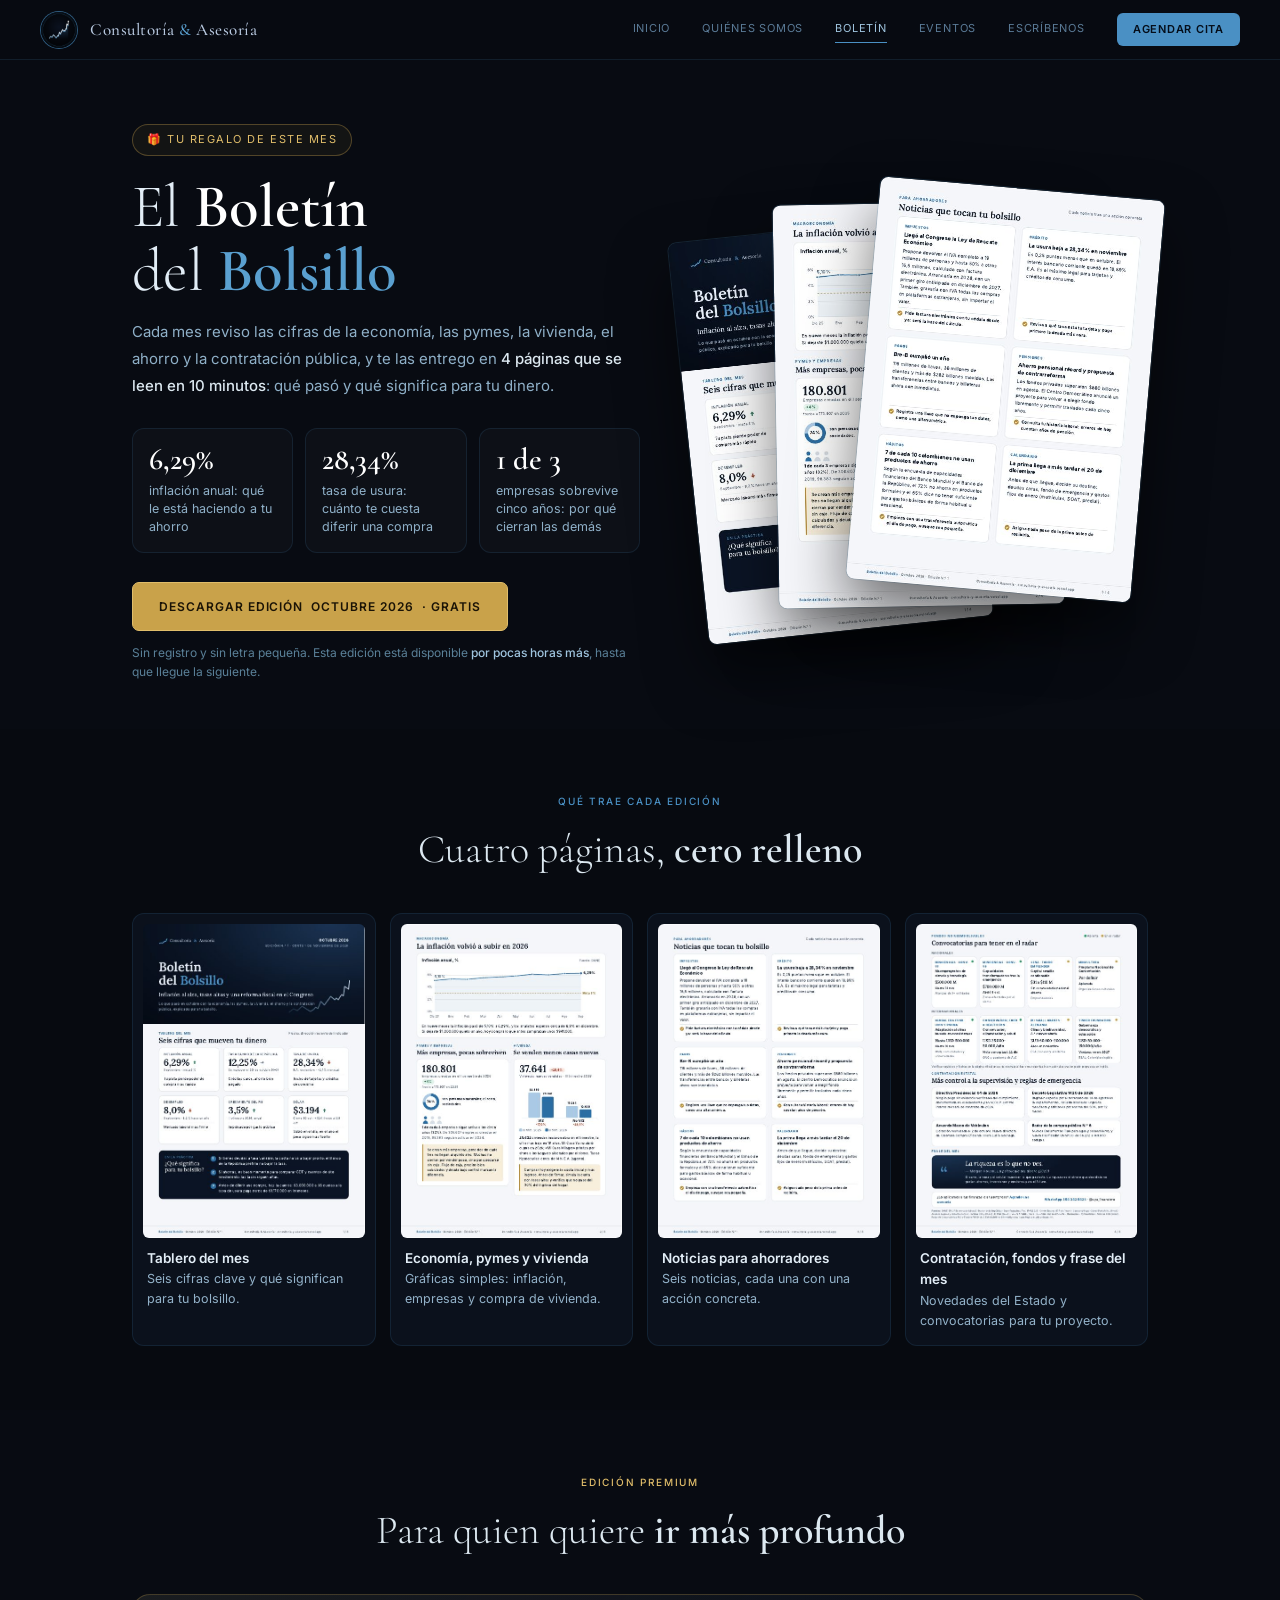
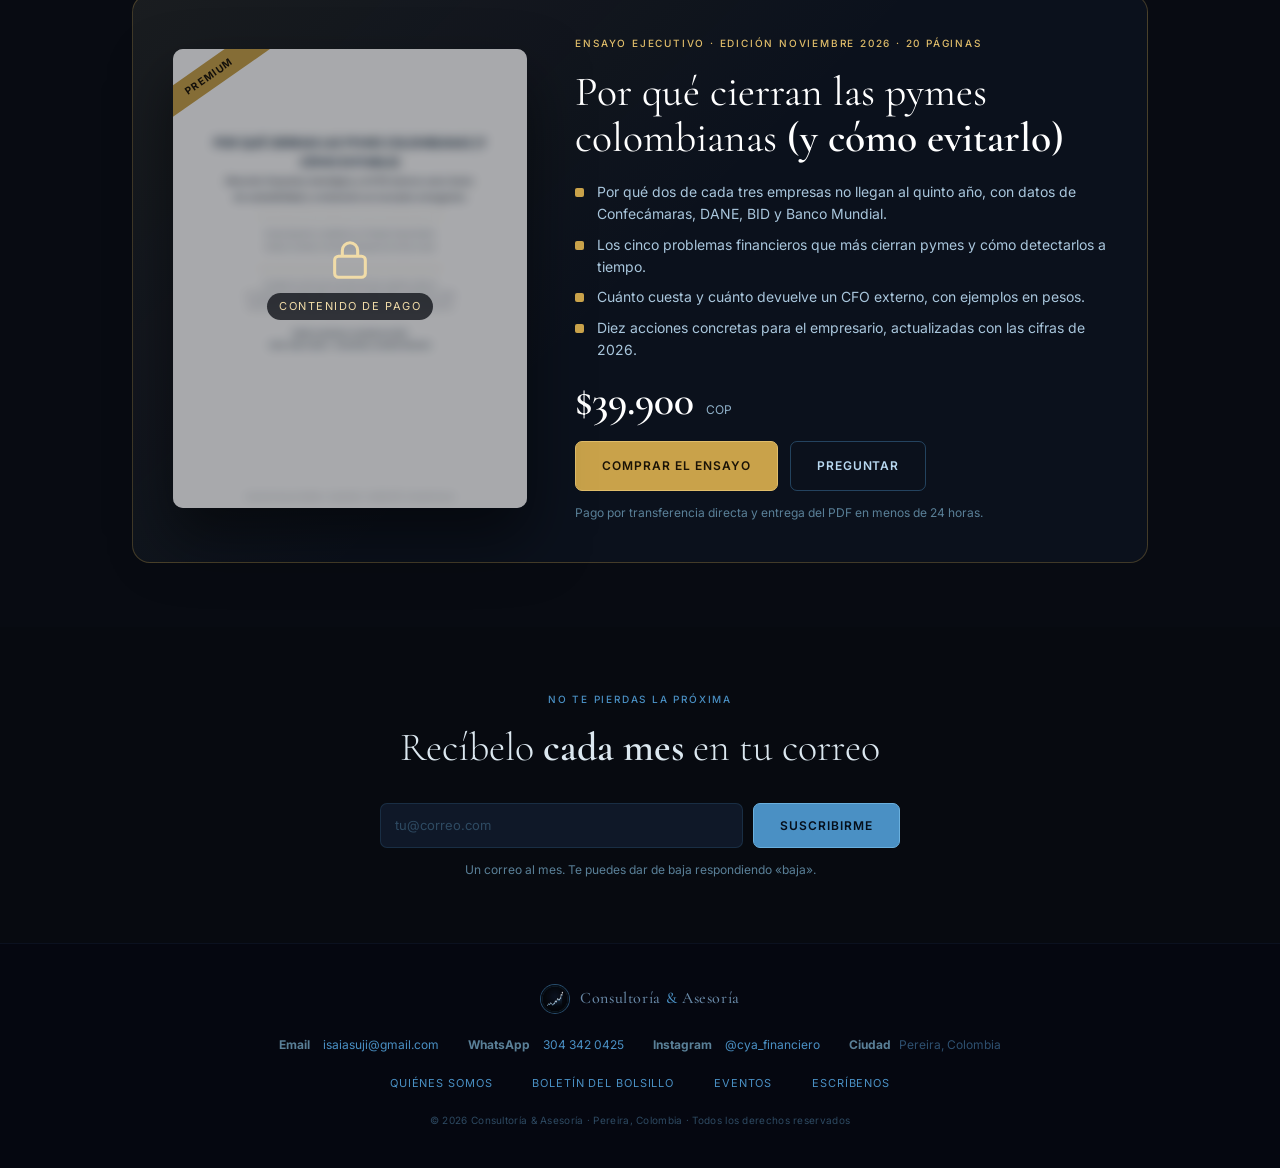
==== boletin.html @ 97e3cdf8 "Versión 2026: cuatro frentes, Boletín del Bolsillo, eventos y compra sin pasarela Co-Authored-By: Cl" ====
<!DOCTYPE html>
<html lang="es">
<head>
  <meta charset="UTF-8" />
  <meta name="viewport" content="width=device-width, initial-scale=1.0" />
  <meta name="description" content="Descarga gratis el Boletín del Bolsillo: las cifras del mes de la economía colombiana explicadas para tu dinero." />
  <meta property="og:title" content="Boletín del Bolsillo — Consultoría & Asesoría" />
  <meta property="og:description" content="Descarga gratis el Boletín del Bolsillo: las cifras del mes de la economía colombiana explicadas para tu dinero." />
  <meta property="og:image" content="assets/img/perfil-400.png" />
  <title>Boletín del Bolsillo — Consultoría & Asesoría</title>
  <link rel="icon" type="image/png" href="assets/images/favicon.png" />
  <link rel="stylesheet" href="styles.css" />
  <link rel="stylesheet" href="extras.css" />
</head>
<body>

  <nav>
    <a href="index.html" class="nav-logo">
      <div class="logo-box" style="padding:0;border-radius:50%"><img src="assets/img/perfil-400.png" alt="Consultoría & Asesoría" style="width:100%;height:100%" /></div>
      <span class="nav-brand cg">Consultoría <em>&amp;</em> Asesoría</span>
    </a>
    <div class="nav-links">
      <a href="index.html">Inicio</a>
      <a href="quienes-somos.html">Quiénes somos</a>
      <a href="boletin.html" class="active">Boletín</a>
      <a href="eventos.html">Eventos</a>
      <a href="escribenos.html">Escríbenos</a>
      <a href="escribenos.html#agendar" class="nav-cta">Agendar cita</a>
    </div>
    <button class="hamburger" id="hambBtn" aria-label="Abrir menú"><span></span><span></span><span></span></button>
  </nav>
  <nav class="mobile-menu" id="mobileMenu" aria-label="Menú móvil">
    <a href="index.html">Inicio</a>
    <a href="quienes-somos.html">Quiénes somos</a>
    <a href="boletin.html" class="active">Boletín</a>
    <a href="eventos.html">Eventos</a>
    <a href="escribenos.html">Escríbenos</a>
    <a href="escribenos.html#agendar">Agendar cita →</a>
  </nav>

  <section class="wrap">
    <div class="hero-split">
      <div>
        <span class="gift-tag">🎁 Tu regalo de este mes</span>
        <h1 class="cg">El <strong>Boletín</strong><br>del <em>Bolsillo</em></h1>
        <p class="lede" style="margin-top:1rem">Cada mes reviso las cifras de la economía, las pymes, la vivienda, el ahorro y la contratación pública, y te las entrego en <strong>4 páginas que se leen en 10 minutos</strong>: qué pasó y qué significa para tu dinero.</p>
        <div class="adelanto" id="adelanto"></div>
        <div class="btn-row"><a data-boletin-link href="#" class="btn btn-gold">Descargar edición <span data-cya="boletin.mes">Octubre 2026</span> · gratis</a></div>
        <p class="fine">Sin registro y sin letra pequeña. Esta edición está disponible <strong>por <span data-boletin-hasta>30 días</span> más</strong>, hasta que llegue la siguiente.</p>
      </div>
      <div class="stack" id="stack"></div>
    </div>
  </section>

  <section class="section alt">
    <div class="wrap">
      <div class="sec-hd fi"><p class="sec-ey">Qué trae cada edición</p><h2 class="sec-title cg">Cuatro páginas, <strong>cero relleno</strong></h2></div>
      <div class="inside">
        <figure class="fi"><img src="assets/img/boletin-oct-p-1.jpg" alt="Página 1"><figcaption><b>Tablero del mes</b>Seis cifras clave y qué significan para tu bolsillo.</figcaption></figure>
        <figure class="fi"><img src="assets/img/boletin-oct-p-2.jpg" alt="Página 2"><figcaption><b>Economía, pymes y vivienda</b>Gráficas simples: inflación, empresas y compra de vivienda.</figcaption></figure>
        <figure class="fi"><img src="assets/img/boletin-oct-p-3.jpg" alt="Página 3"><figcaption><b>Noticias para ahorradores</b>Seis noticias, cada una con una acción concreta.</figcaption></figure>
        <figure class="fi"><img src="assets/img/boletin-oct-p-4.jpg" alt="Página 4"><figcaption><b>Contratación, fondos y frase del mes</b>Novedades del Estado y convocatorias para tu proyecto.</figcaption></figure>
      </div>
    </div>
  </section>

  <section class="section">
    <div class="wrap">
      <div class="sec-hd fi"><p class="sec-ey" style="color:#e0bd6a">Edición premium</p><h2 class="sec-title cg">Para quien quiere <strong>ir más profundo</strong></h2></div>
      <div class="premium fi">
        <div class="locked">
          <img src="assets/img/cfo-p-01.jpg" alt="Portada borrosa del ensayo Por qué cierran las pymes colombianas">
          <div class="ribbon">PREMIUM</div>
          <div class="lock"><svg viewBox="0 0 24 24" fill="none" stroke="#f1dca8" stroke-width="1.6"><rect x="4" y="10" width="16" height="11" rx="2"/><path d="M8 10V7a4 4 0 018 0v3"/></svg><span>Contenido de pago</span></div>
        </div>
        <div>
          <p class="eyebrow" style="color:#e0bd6a">Ensayo ejecutivo · Edición noviembre 2026 · 20 páginas</p>
          <h2>Por qué cierran las pymes colombianas <strong>(y cómo evitarlo)</strong></h2>
          <ul>
            <li>Por qué dos de cada tres empresas no llegan al quinto año, con datos de Confecámaras, DANE, BID y Banco Mundial.</li>
            <li>Los cinco problemas financieros que más cierran pymes y cómo detectarlos a tiempo.</li>
            <li>Cuánto cuesta y cuánto devuelve un CFO externo, con ejemplos en pesos.</li>
            <li>Diez acciones concretas para el empresario, actualizadas con las cifras de 2026.</li>
          </ul>
          <div class="price" data-precio="cfo-externo"></div>
          <div class="btn-row"><a href="comprar.html?p=cfo-externo" class="btn btn-gold">Comprar el ensayo</a><a href="https://wa.me/573043420425?text=Hola%2C%20tengo%20una%20pregunta%20sobre%20el%20ensayo%20de%20pymes." target="_blank" rel="noopener" class="btn btn-ghost">Preguntar</a></div>
          <p class="fine">Pago por transferencia directa y entrega del PDF en menos de 24 horas.</p>
        </div>
      </div>
    </div>
  </section>

  <section class="section alt">
    <div class="wrap center">
      <p class="sec-ey">No te pierdas la próxima</p>
      <h2 class="sec-title cg">Recíbelo <strong>cada mes</strong> en tu correo</h2>
      <form class="sub-form" action="https://formsubmit.co/isaiasuji@gmail.com" method="POST">
        <input type="hidden" name="_subject" value="Nueva suscripción al Boletín del Bolsillo" />
        <input type="hidden" name="_captcha" value="false" />
        <input type="hidden" name="_next" value="https://consultoria-y-asesoria.vercel.app/gracias.html" />
        <input type="text" name="_honey" style="display:none" />
        <input type="email" name="Correo" placeholder="tu@correo.com" required aria-label="Correo electrónico" />
        <button class="btn btn-primary" type="submit">Suscribirme</button>
      </form>
      <p class="fine">Un correo al mes. Te puedes dar de baja respondiendo «baja».</p>
    </div>
  </section>

  <footer>
    <div class="ft-logo-row">
      <div class="ft-logo-box" style="padding:0;border-radius:50%"><img src="assets/img/perfil-400.png" alt="Logo" style="width:100%;height:100%" /></div>
      <span class="ft-brand cg">Consultoría <em>&amp;</em> Asesoría</span>
    </div>
    <div class="ft-contact">
      <div class="ft-item"><strong>Email</strong>&nbsp;<a href="mailto:isaiasuji@gmail.com" style="color:#4a90c4;">isaiasuji@gmail.com</a></div>
      <div class="ft-item"><strong>WhatsApp</strong>&nbsp;<a href="https://wa.me/573043420425" style="color:#4a90c4;">304 342 0425</a></div>
      <div class="ft-item"><strong>Instagram</strong>&nbsp;<a href="https://www.instagram.com/cya_financiero/" style="color:#4a90c4;">@cya_financiero</a></div>
      <div class="ft-item"><strong>Ciudad</strong>&nbsp;Pereira, Colombia</div>
    </div>
    <div class="ft-links">
      <a href="quienes-somos.html">Quiénes somos</a>
      <a href="boletin.html">Boletín del Bolsillo</a>
      <a href="eventos.html">Eventos</a>
      <a href="escribenos.html">Escríbenos</a>
    </div>
    <p class="ft-copy" style="color:#2e4a62">© 2026 Consultoría &amp; Asesoría · Pereira, Colombia · Todos los derechos reservados</p>
  </footer>

  <script src="datos.js"></script>
  <script src="script.js"></script>
  <script src="app.js"></script>
</body>
</html>
---- styles.css ----
/* ============================================================
   CONSULTORÍA & ASESORÍA — styles.css
   ============================================================ */

@import url('https://fonts.googleapis.com/css2?family=Cormorant+Garamond:ital,wght@0,300;0,400;0,500;0,600;1,300;1,400&family=Inter:wght@300;400;500;600&display=swap');

/* ── RESET & BASE ── */
*, *::before, *::after { margin: 0; padding: 0; box-sizing: border-box; }

html { scroll-behavior: smooth; }

body {
  font-family: 'Inter', sans-serif;
  background: #080b12;
  color: #e2e8f0;
  overflow-x: hidden;
  line-height: 1.6;
}

.cg { font-family: 'Cormorant Garamond', serif; }

img { max-width: 100%; display: block; }

a { text-decoration: none; cursor: pointer; }

/* ── NAVIGATION ── */
nav {
  background: rgba(8, 11, 18, 0.95);
  backdrop-filter: blur(20px);
  -webkit-backdrop-filter: blur(20px);
  border-bottom: 1px solid rgba(74, 144, 196, 0.15);
  padding: 0 2.5rem;
  display: flex;
  align-items: center;
  justify-content: space-between;
  height: 60px;
  position: sticky;
  top: 0;
  z-index: 100;
}

.nav-logo {
  display: flex;
  align-items: center;
  gap: 12px;
  text-decoration: none;
}

.logo-box {
  width: 38px;
  height: 38px;
  border-radius: 8px;
  background: #0d1828;
  border: 1.5px solid rgba(74, 144, 196, 0.55);
  display: flex;
  align-items: center;
  justify-content: center;
  padding: 5px;
  overflow: hidden;
  flex-shrink: 0;
}

.logo-box img {
  width: 26px;
  height: 26px;
  object-fit: contain;
}

.nav-brand {
  font-family: 'Cormorant Garamond', serif;
  font-size: 17px;
  font-weight: 500;
  color: #b8c9e0;
  letter-spacing: 0.03em;
}

.nav-brand em {
  color: #5aa0d0;
  font-style: normal;
}

.nav-links {
  display: flex;
  gap: 2.5rem;
  align-items: center;
}

.nav-links a {
  font-size: 11px;
  color: #5a7a96;
  letter-spacing: 0.07em;
  text-transform: uppercase;
  padding: 4px 0;
  border-bottom: 1px solid transparent;
  transition: color 0.2s, border-color 0.2s;
}

.nav-links a:hover,
.nav-links a.active {
  color: #9fc4de;
  border-color: #4a90c4;
}

/* Hamburger */
.hamburger {
  display: none;
  flex-direction: column;
  gap: 5px;
  cursor: pointer;
  background: none;
  border: none;
  padding: 6px;
}

.hamburger span {
  display: block;
  width: 22px;
  height: 1.5px;
  background: #7a9fb8;
  border-radius: 2px;
  transition: all 0.3s ease;
}

.hamburger.open span:nth-child(1) { transform: rotate(45deg) translate(4.5px, 4.5px); }
.hamburger.open span:nth-child(2) { opacity: 0; }
.hamburger.open span:nth-child(3) { transform: rotate(-45deg) translate(4.5px, -4.5px); }

/* Mobile menu */
.mobile-menu {
  display: none;
  flex-direction: column;
  background: #0a0e18;
  border-bottom: 1px solid rgba(74, 144, 196, 0.12);
}

.mobile-menu.open { display: flex; }

.mobile-menu a {
  font-size: 12px;
  color: #7a9fb8;
  letter-spacing: 0.07em;
  text-transform: uppercase;
  padding: 14px 2rem;
  border-left: 2px solid transparent;
  transition: all 0.2s;
}

.mobile-menu a:hover,
.mobile-menu a.active {
  color: #b8d8f0;
  border-color: #4a90c4;
  background: rgba(74, 144, 196, 0.05);
}

/* ── SEPARADOR ── */
.sep {
  height: 1px;
  background: linear-gradient(90deg, transparent, rgba(74, 144, 196, 0.12), transparent);
  margin: 0 1.5rem;
}

/* ── HERO ── */
.hero {
  padding: 3rem 2rem 2.5rem;
  display: flex;
  flex-direction: column;
  align-items: center;
  text-align: center;
  position: relative;
  overflow: hidden;
}

.hero-glow {
  position: absolute;
  top: -60px;
  left: 50%;
  transform: translateX(-50%);
  width: 700px;
  height: 380px;
  background: radial-gradient(ellipse at center, rgba(37, 90, 160, 0.1) 0%, transparent 70%);
  pointer-events: none;
}

.hero-grid {
  position: absolute;
  inset: 0;
  pointer-events: none;
  opacity: 0.025;
  background-image:
    linear-gradient(rgba(74, 144, 196, 1) 1px, transparent 1px),
    linear-gradient(90deg, rgba(74, 144, 196, 1) 1px, transparent 1px);
  background-size: 50px 50px;
}

.hero-badge {
  display: inline-flex;
  align-items: center;
  gap: 7px;
  font-size: 10px;
  letter-spacing: 0.15em;
  text-transform: uppercase;
  color: #5aa0d0;
  border: 1px solid rgba(74, 144, 196, 0.2);
  padding: 5px 18px;
  border-radius: 100px;
  margin-bottom: 1.5rem;
  background: rgba(74, 144, 196, 0.04);
  position: relative;
  z-index: 1;
}

.badge-dot {
  width: 4px;
  height: 4px;
  border-radius: 50%;
  background: #4a90c4;
  flex-shrink: 0;
}

.hero-logo-wrap {
  width: 76px;
  height: 76px;
  border-radius: 50%;
  background: rgba(30, 75, 150, 0.2);
  border: 1px solid rgba(74, 144, 196, 0.3);
  display: flex;
  align-items: center;
  justify-content: center;
  margin-bottom: 1.3rem;
  overflow: hidden;
  position: relative;
  z-index: 1;
}

.hero-logo-wrap img {
  width: 60px;
  height: 60px;
  object-fit: contain;
}

.hero h1 {
  font-family: 'Cormorant Garamond', serif;
  font-size: clamp(2.2rem, 5.5vw, 4rem);
  font-weight: 300;
  line-height: 1.1;
  color: #dce8f0;
  letter-spacing: -0.01em;
  margin-bottom: 0.4rem;
  position: relative;
  z-index: 1;
}

.hero h1 strong {
  font-weight: 600;
  color: #fff;
}

.hero-tagline {
  font-size: 11px;
  color: #4a90c4;
  letter-spacing: 0.12em;
  text-transform: uppercase;
  margin-bottom: 1.5rem;
  position: relative;
  z-index: 1;
}

.tip-container {
  min-height: 64px;
  display: flex;
  align-items: center;
  justify-content: center;
  margin-bottom: 1rem;
  max-width: 580px;
  width: 100%;
  position: relative;
  z-index: 1;
}

.tip-text {
  font-family: 'Cormorant Garamond', serif;
  font-size: clamp(1.1rem, 2.2vw, 1.4rem);
  font-weight: 300;
  color: #7aa8c0;
  font-style: italic;
  line-height: 1.6;
  opacity: 0;
  transition: opacity 0.55s ease, transform 0.55s ease;
  transform: translateY(6px);
  padding: 0 1rem;
}

.tip-text.visible {
  opacity: 1;
  transform: translateY(0);
}

.tip-dots {
  display: flex;
  gap: 4px;
  margin-bottom: 1.8rem;
  position: relative;
  z-index: 1;
}

.tip-dot {
  height: 4px;
  width: 4px;
  border-radius: 2px;
  background: rgba(148, 163, 184, 0.2);
  transition: background 0.3s, width 0.3s;
}

.tip-dot.active {
  background: #4a90c4;
  width: 18px;
}

.btn-cta {
  display: inline-flex;
  align-items: center;
  gap: 8px;
  background: rgba(30, 80, 150, 0.85);
  color: #b8d8f0;
  border: 1px solid rgba(74, 144, 196, 0.35);
  border-radius: 6px;
  padding: 13px 32px;
  font-size: 12px;
  font-weight: 500;
  cursor: pointer;
  letter-spacing: 0.07em;
  text-transform: uppercase;
  transition: background 0.2s, transform 0.15s, border-color 0.2s;
  position: relative;
  z-index: 1;
}

.btn-cta:hover {
  background: rgba(44, 100, 175, 0.95);
  transform: translateY(-1px);
  border-color: rgba(74, 144, 196, 0.55);
}

/* ── METRICS ── */
.metrics {
  background: #070a10;
  padding: 2.5rem 2rem;
}

.metrics-inner {
  max-width: 860px;
  margin: 0 auto;
  display: grid;
  grid-template-columns: repeat(3, 1fr);
  gap: 14px;
}

.metric-card {
  padding: 1.8rem 1.2rem;
  text-align: center;
  background: rgba(255, 255, 255, 0.025);
  border: 1px solid rgba(74, 144, 196, 0.12);
  border-radius: 12px;
  transition: border-color 0.3s, transform 0.2s;
}

.metric-card:hover {
  border-color: rgba(74, 144, 196, 0.3);
  transform: translateY(-2px);
}

.m-icon {
  margin-bottom: 10px;
}

.m-icon svg {
  width: 20px;
  height: 20px;
  stroke: #3a80b4;
  fill: none;
  stroke-width: 1.5;
}

.m-num {
  font-family: 'Cormorant Garamond', serif;
  font-size: clamp(2rem, 4vw, 3rem);
  font-weight: 600;
  color: #d0e4f0;
  letter-spacing: -0.02em;
  line-height: 1;
}

.m-num em {
  color: #4a90c4;
  font-size: 0.65em;
  font-style: normal;
}

.m-lbl {
  font-size: 10px;
  color: #3a6a8a;
  letter-spacing: 0.1em;
  text-transform: uppercase;
  margin-top: 8px;
  line-height: 1.6;
}

/* ── INSTITUTIONAL ── */
.inst {
  padding: 3rem 2rem;
  max-width: 820px;
  margin: 0 auto;
}

.eyebrow {
  font-size: 10px;
  letter-spacing: 0.18em;
  color: #4a90c4;
  text-transform: uppercase;
  margin-bottom: 1.2rem;
  font-weight: 500;
}

.quote-mark {
  font-family: 'Cormorant Garamond', serif;
  font-size: 4.5rem;
  color: rgba(74, 144, 196, 0.12);
  line-height: 0.4;
  margin-bottom: 1rem;
}

.inst-text {
  font-family: 'Cormorant Garamond', serif;
  font-size: clamp(1rem, 2vw, 1.3rem);
  font-weight: 300;
  color: #a0bcd0;
  line-height: 1.85;
  border-left: 2px solid rgba(74, 144, 196, 0.4);
  padding-left: 2rem;
  border-radius: 0;
}

.inst-text strong {
  color: #d0e4f0;
  font-weight: 500;
}

/* ── SERVICES ── */
.services {
  padding: 3rem 2rem;
  background: #070a10;
}

.sec-hd {
  text-align: center;
  margin-bottom: 2rem;
}

.sec-ey {
  font-size: 10px;
  letter-spacing: 0.18em;
  color: #4a90c4;
  text-transform: uppercase;
  margin-bottom: 8px;
  font-weight: 500;
}

.sec-title {
  font-family: 'Cormorant Garamond', serif;
  font-size: clamp(1.7rem, 3.5vw, 2.5rem);
  font-weight: 300;
  color: #dce8f0;
}

.sec-title strong { font-weight: 600; }

.sec-sub {
  font-size: 11px;
  color: #3a6a8a;
  margin-top: 7px;
  letter-spacing: 0.04em;
}

.svc-grid {
  max-width: 1080px;
  margin: 0 auto;
  display: grid;
  grid-template-columns: repeat(3, 1fr);
  gap: 10px;
}

.svc-card {
  background: rgba(255, 255, 255, 0.02);
  border: 1px solid rgba(148, 163, 184, 0.07);
  border-radius: 9px;
  padding: 1.1rem 1.3rem;
  transition: border-color 0.25s, background 0.25s, transform 0.2s;
}

.svc-card:hover {
  border-color: rgba(74, 144, 196, 0.28);
  background: rgba(74, 144, 196, 0.045);
  transform: translateY(-2px);
}

.svc-n {
  font-size: 10px;
  color: #1e4a72;
  font-weight: 600;
  letter-spacing: 0.1em;
  margin-bottom: 5px;
}

.svc-t {
  font-size: 13px;
  color: #a0bcd0;
  line-height: 1.5;
}

.svc-card.hl {
  border-color: rgba(74, 144, 196, 0.18);
  background: rgba(37, 90, 160, 0.07);
}

.svc-card.hl .svc-t { color: #6aaacf; }

/* ── FOOTER ── */
footer {
  background: #050710;
  border-top: 1px solid rgba(74, 144, 196, 0.08);
  padding: 2.5rem 2rem;
  text-align: center;
}

.ft-logo-row {
  display: flex;
  align-items: center;
  justify-content: center;
  gap: 10px;
  margin-bottom: 1.3rem;
}

.ft-logo-box {
  width: 30px;
  height: 30px;
  border-radius: 6px;
  background: #0d1828;
  border: 1.5px solid rgba(74, 144, 196, 0.45);
  display: flex;
  align-items: center;
  justify-content: center;
  padding: 4px;
  overflow: hidden;
}

.ft-logo-box img {
  width: 20px;
  height: 20px;
  object-fit: contain;
}

.ft-brand {
  font-family: 'Cormorant Garamond', serif;
  font-size: 16px;
  font-weight: 500;
  color: #6a8aa8;
  letter-spacing: 0.04em;
}

.ft-brand em {
  color: #4a90c4;
  font-style: normal;
}

.ft-contact {
  display: flex;
  flex-wrap: wrap;
  justify-content: center;
  gap: 1.8rem;
  margin-bottom: 1.3rem;
}

.ft-item {
  font-size: 12px;
  color: #2e5070;
  display: flex;
  align-items: center;
  gap: 5px;
}

.ft-item strong { color: #5a8098; }

.ft-links {
  display: flex;
  justify-content: center;
  gap: 2.5rem;
  margin-bottom: 1.2rem;
  flex-wrap: wrap;
}

.ft-links a {
  font-size: 11px;
  color: #4a90c4;
  letter-spacing: 0.08em;
  text-transform: uppercase;
  transition: color 0.2s;
}

.ft-links a:hover { color: #7ab3d4; }

.ft-copy {
  font-size: 10px;
  color: #182838;
  letter-spacing: 0.03em;
}

/* ── QUIÉNES SOMOS ── */
.quienes {
  padding: 3rem 2rem;
  max-width: 900px;
  margin: 0 auto;
}

.profile-hd {
  display: flex;
  gap: 2rem;
  align-items: flex-start;
  margin-bottom: 2.2rem;
  flex-wrap: wrap;
}

.profile-avatar {
  width: 80px;
  height: 80px;
  border-radius: 50%;
  background: rgba(30, 75, 150, 0.2);
  border: 1.5px solid rgba(74, 144, 196, 0.35);
  display: flex;
  align-items: center;
  justify-content: center;
  flex-shrink: 0;
  overflow: hidden;
}

.profile-avatar img {
  width: 62px;
  height: 62px;
  object-fit: contain;
}

.profile-info {
  display: flex;
  flex-direction: column;
  gap: 4px;
}

.profile-name {
  font-family: 'Cormorant Garamond', serif;
  font-size: clamp(1.7rem, 3.5vw, 2.1rem);
  font-weight: 500;
  color: #dce8f0;
  line-height: 1.15;
  letter-spacing: 0.01em;
}

.profile-role {
  font-size: 13px;
  font-weight: 500;
  color: #5aa0d0;
  letter-spacing: 0.05em;
  margin-top: 3px;
}

.profile-spec {
  font-size: 11.5px;
  color: #4a7a9a;
  letter-spacing: 0.03em;
  line-height: 1.6;
}

.profile-bio {
  font-size: 14.5px;
  color: #7a9fb8;
  line-height: 1.9;
  margin-bottom: 2.2rem;
  font-weight: 300;
}

.skills-grid {
  display: grid;
  grid-template-columns: repeat(auto-fill, minmax(185px, 1fr));
  gap: 8px;
  margin-bottom: 2.2rem;
}

.skill-item {
  background: rgba(255, 255, 255, 0.02);
  border: 1px solid rgba(74, 144, 196, 0.09);
  border-radius: 7px;
  padding: 9px 14px;
  font-size: 12.5px;
  color: #a0bcd0;
  display: flex;
  align-items: center;
  gap: 8px;
  transition: border-color 0.2s;
}

.skill-item:hover { border-color: rgba(74, 144, 196, 0.22); }

.skill-dot {
  width: 4px;
  height: 4px;
  border-radius: 50%;
  background: #4a90c4;
  flex-shrink: 0;
}

.univ-badge {
  display: inline-flex;
  align-items: center;
  gap: 12px;
  background: rgba(255, 255, 255, 0.02);
  border: 1px solid rgba(74, 144, 196, 0.13);
  border-radius: 10px;
  padding: 14px 22px;
}

.univ-name {
  font-size: 13.5px;
  font-weight: 600;
  color: #6aaacf;
}

.univ-sub {
  font-size: 11px;
  color: #2e5070;
  margin-top: 2px;
}

/* ── CONTACT FORM ── */
.form-wrap {
  padding: 3rem 2rem;
  max-width: 640px;
  margin: 0 auto;
}

.form-title {
  font-family: 'Cormorant Garamond', serif;
  font-size: clamp(2rem, 4vw, 2.4rem);
  font-weight: 300;
  color: #dce8f0;
  margin-bottom: 5px;
}

.form-sub {
  font-size: 13px;
  color: #3a6a8a;
  margin-bottom: 2.2rem;
}

.form-grid {
  display: grid;
  grid-template-columns: 1fr 1fr;
  gap: 14px;
}

.fg {
  display: flex;
  flex-direction: column;
  gap: 6px;
}

.fg.full { grid-column: 1 / -1; }

label {
  font-size: 10px;
  color: #4a7a9a;
  letter-spacing: 0.1em;
  text-transform: uppercase;
  font-weight: 500;
}

input, textarea {
  background: #0f1828;
  border: 1px solid rgba(74, 144, 196, 0.18);
  border-radius: 7px;
  padding: 11px 14px;
  color: #b8d4e8;
  font-size: 13px;
  font-family: 'Inter', sans-serif;
  outline: none;
  transition: border-color 0.2s, background 0.2s;
  width: 100%;
}

input:focus, textarea:focus {
  border-color: rgba(74, 144, 196, 0.42);
  background: #111d2e;
}

input::placeholder, textarea::placeholder { color: #2e4a62; }

textarea {
  resize: vertical;
  min-height: 110px;
}

select {
  background: #0f1828;
  border: 1px solid rgba(74, 144, 196, 0.25);
  border-radius: 7px;
  padding: 11px 14px;
  color: #9fc4de;
  font-size: 13px;
  font-family: 'Inter', sans-serif;
  outline: none;
  transition: border-color 0.2s;
  width: 100%;
  cursor: pointer;
  -webkit-appearance: none;
  appearance: none;
  background-image: url("data:image/svg+xml,%3Csvg xmlns='http://www.w3.org/2000/svg' width='12' height='8' viewBox='0 0 12 8'%3E%3Cpath d='M1 1l5 5 5-5' stroke='%234a90c4' stroke-width='1.5' fill='none' stroke-linecap='round'/%3E%3C/svg%3E");
  background-repeat: no-repeat;
  background-position: right 14px center;
  padding-right: 38px;
}

select:focus { border-color: rgba(74, 144, 196, 0.5); }

select option {
  background: #111d2e;
  color: #9fc4de;
}

.btn-submit {
  display: flex !important;
  align-items: center !important;
  justify-content: center !important;
  gap: 10px !important;
  width: 100% !important;
  margin-top: 16px !important;
  padding: 15px 20px !important;
  background-color: #4a90c4 !important;
  color: #050e1a !important;
  border: 2px solid #6ab0de !important;
  border-radius: 7px !important;
  font-family: 'Inter', sans-serif !important;
  font-size: 12px !important;
  font-weight: 700 !important;
  letter-spacing: 0.1em !important;
  text-transform: uppercase !important;
  cursor: pointer !important;
  min-height: 50px !important;
  transition: background-color 0.2s, transform 0.15s !important;
}

.btn-submit:hover {
  background-color: #6ab0de !important;
  transform: translateY(-1px) !important;
}

.btn-submit:active {
  background-color: #3478a8 !important;
  transform: scale(0.99) !important;
}

.btn-submit svg {
  flex-shrink: 0;
}

.form-ok {
  text-align: center;
  padding: 3rem;
  background: rgba(74, 144, 196, 0.04);
  border: 1px solid rgba(74, 144, 196, 0.13);
  border-radius: 12px;
  display: none;
}

.form-ok h3 {
  font-family: 'Cormorant Garamond', serif;
  color: #6aaacf;
  font-size: 1.6rem;
  font-weight: 400;
  margin-bottom: 8px;
}

.form-ok p {
  color: #3a6a8a;
  font-size: 13px;
}

/* ── SCROLL ANIMATIONS ── */
.fi {
  opacity: 0;
  transform: translateY(14px);
  transition: opacity 0.55s ease, transform 0.55s ease;
}

.fi.on {
  opacity: 1;
  transform: translateY(0);
}

/* ── PAGE HERO (quienes/contacto) ── */
.page-hero {
  padding: 2.5rem 2rem 1.5rem;
  border-bottom: 1px solid rgba(74, 144, 196, 0.08);
  text-align: center;
  background: #080b12;
}

.page-hero h1 {
  font-family: 'Cormorant Garamond', serif;
  font-size: clamp(2rem, 4vw, 3rem);
  font-weight: 300;
  color: #dce8f0;
  margin-bottom: 0.4rem;
}

.page-hero p {
  font-size: 12px;
  color: #3a6a8a;
  letter-spacing: 0.06em;
  text-transform: uppercase;
}

/* ═══════════════════════════════════════
   RESPONSIVE BREAKPOINTS
═══════════════════════════════════════ */

/* ── TABLET (≤ 900px) ── */
@media (max-width: 900px) {
  .svc-grid {
    grid-template-columns: repeat(2, 1fr);
  }

  .metrics-inner {
    grid-template-columns: repeat(3, 1fr);
    gap: 10px;
  }

  nav { padding: 0 1.5rem; }

  .hero { padding: 2.5rem 1.5rem 2rem; }
  .inst { padding: 2.5rem 1.5rem; }
  .services { padding: 2.5rem 1.5rem; }
  .metrics { padding: 2rem 1.5rem; }
  .quienes { padding: 2.5rem 1.5rem; }
  .form-wrap { padding: 2.5rem 1.5rem; }
  footer { padding: 2rem 1.5rem; }
}

/* ── MOBILE (≤ 640px) ── */
@media (max-width: 640px) {
  /* Nav */
  nav { padding: 0 1rem; height: 54px; }
  .nav-links { display: none; }
  .hamburger { display: flex; }

  /* Hero */
  .hero { padding: 2rem 1rem 1.8rem; }
  .hero-badge { font-size: 9px; padding: 4px 14px; }
  .hero-logo-wrap { width: 64px; height: 64px; }
  .hero-logo-wrap img { width: 50px; height: 50px; }
  .hero-glow { width: 320px; }

  /* Metrics */
  .metrics { padding: 1.6rem 1rem; }
  .metrics-inner { grid-template-columns: repeat(3, 1fr); gap: 6px; }
  .metric-card { padding: 1rem 0.5rem; }
  .m-num { font-size: 1.7rem; }
  .m-lbl { font-size: 8.5px; letter-spacing: 0.06em; }
  .m-icon svg { width: 14px; height: 14px; margin-bottom: 5px; }

  /* Sections */
  .inst { padding: 1.8rem 1rem; }
  .inst-text { padding-left: 1.2rem; }
  .services { padding: 1.8rem 1rem; }
  .sep { margin: 0 0.8rem; }

  /* Services grid: 1 column mobile */
  .svc-grid { grid-template-columns: 1fr; gap: 7px; }

  /* Quiénes somos */
  .quienes { padding: 1.8rem 1rem; }
  .profile-hd { gap: 1.2rem; }
  .profile-avatar { width: 68px; height: 68px; }
  .profile-avatar img { width: 52px; height: 52px; }
  .skills-grid { grid-template-columns: repeat(2, 1fr); gap: 6px; }
  .skill-item { font-size: 11.5px; padding: 8px 11px; }
  .univ-badge { padding: 11px 15px; }

  /* Form */
  .form-wrap { padding: 1.8rem 1rem; }
  .form-grid { grid-template-columns: 1fr; gap: 11px; }
  .fg.full { grid-column: 1; }

  /* Footer */
  footer { padding: 1.8rem 1rem; }
  .ft-contact {
    flex-direction: column;
    align-items: center;
    gap: 0.5rem;
  }
  .ft-links { gap: 1.5rem; }
}

/* ── SMALL MOBILE (≤ 380px) ── */
@media (max-width: 380px) {
  .metrics-inner { gap: 4px; }
  .metric-card { padding: 0.8rem 0.4rem; }
  .m-num { font-size: 1.4rem; }
  .m-lbl { font-size: 7.5px; }
  .skills-grid { grid-template-columns: 1fr; }
  .nav-brand { font-size: 14px; }
}
---- extras.css ----
/* ============================================================
   CONSULTORÍA & ASESORÍA — extras.css (secciones 2026)
   ============================================================ */

.wrap { max-width: 1080px; margin: 0 auto; padding: 0 2rem; }
.section { padding: 4rem 0; }
.section.alt { background: #070a10; }
.lede { font-size: 15px; color: #8fb0c8; line-height: 1.8; max-width: 640px; }
.lede strong { color: #dce8f0; font-weight: 500; }
.center { text-align: center; }
.center .lede { margin: 0 auto; }

/* nav CTA */
.nav-cta {
  font-size: 11px !important; letter-spacing: .07em; text-transform: uppercase;
  color: #050e1a !important; background: #4a90c4; border: 0 !important;
  padding: 8px 16px !important; border-radius: 6px; font-weight: 600;
}
.nav-cta:hover { background: #6ab0de; }
.nav-links { gap: 2rem; }

/* buttons */
.btn { display: inline-flex; align-items: center; justify-content: center; gap: 8px; border-radius: 7px; padding: 14px 26px;
  font-size: 12px; font-weight: 600; letter-spacing: .08em; text-transform: uppercase; transition: background .2s, transform .15s, border-color .2s; cursor: pointer; border: 1px solid transparent; font-family: 'Inter', sans-serif; }
.btn:hover { transform: translateY(-1px); }
.btn-primary { background: #4a90c4; color: #050e1a; border-color: #6ab0de; }
.btn-primary:hover { background: #6ab0de; }
.btn-ghost { background: transparent; color: #b8d8f0; border-color: rgba(74,144,196,.4); }
.btn-ghost:hover { border-color: #4a90c4; background: rgba(74,144,196,.06); }
.btn-gold { background: #c9a24a; color: #1a1306; border-color: #e0bd6a; }
.btn-gold:hover { background: #e0bd6a; }
.btn-row { display: flex; gap: 12px; flex-wrap: wrap; }
.center .btn-row { justify-content: center; }

/* metrics 4 */
.metrics-inner.m4 { grid-template-columns: repeat(4, 1fr); max-width: 1000px; }

/* frentes */
.frentes { display: grid; grid-template-columns: repeat(2, 1fr); gap: 16px; margin-top: 2.5rem; }
.frente { background: rgba(255,255,255,.022); border: 1px solid rgba(74,144,196,.13); border-radius: 14px; padding: 1.8rem; display: flex; flex-direction: column; gap: 12px; transition: border-color .25s, transform .2s; }
.frente:hover { border-color: rgba(74,144,196,.35); transform: translateY(-2px); }
.frente-hd { display: flex; justify-content: space-between; align-items: baseline; gap: 10px; }
.frente h3 { font-family: 'Cormorant Garamond', serif; font-size: 1.7rem; font-weight: 500; color: #e2edf6; line-height: 1.15; }
.frente .num { font-family: 'Cormorant Garamond', serif; font-size: 2.2rem; color: #2f5f88; line-height: 1; }
.frente .para { font-size: 11px; letter-spacing: .1em; text-transform: uppercase; color: #5aa0d0; }
.frente .promesa { font-family: 'Cormorant Garamond', serif; font-style: italic; font-size: 1.15rem; color: #a9c6dc; border-left: 2px solid rgba(74,144,196,.45); padding-left: 12px; line-height: 1.5; }
.frente ul { list-style: none; display: flex; flex-direction: column; gap: 6px; }
.frente li { font-size: 13.5px; color: #93b2c9; padding-left: 16px; position: relative; }
.frente li::before { content: "›"; position: absolute; left: 0; color: #4a90c4; }
.frente li.new::after { content: "Nuevo"; margin-left: 8px; font-size: 9.5px; letter-spacing: .08em; text-transform: uppercase; color: #c9a24a; border: 1px solid rgba(201,162,74,.4); border-radius: 999px; padding: 1px 7px; }
.frente .go { margin-top: auto; font-size: 12px; color: #6ab0de; letter-spacing: .06em; text-transform: uppercase; font-weight: 600; }

/* resultados convocatorias */
.wins { display: grid; grid-template-columns: 1.1fr 1fr 1fr 1fr; gap: 14px; margin-top: 2.5rem; align-items: stretch; }
.win-total { background: linear-gradient(160deg, rgba(37,90,160,.28), rgba(8,11,18,.2)); border: 1px solid rgba(74,144,196,.3); border-radius: 14px; padding: 1.6rem; display: flex; flex-direction: column; justify-content: center; }
.win-total .big { font-family: 'Cormorant Garamond', serif; font-size: 3.4rem; font-weight: 600; color: #fff; line-height: 1; }
.win-total .big em { font-style: normal; color: #5aa0d0; font-size: .6em; }
.win-total p { font-size: 13px; color: #8fb0c8; margin-top: 8px; }
.win { background: rgba(255,255,255,.022); border: 1px solid rgba(74,144,196,.12); border-radius: 14px; padding: 1.4rem; display: flex; flex-direction: column; gap: 8px; }
.win .badge { align-self: flex-start; font-size: 10px; letter-spacing: .1em; text-transform: uppercase; color: #c9a24a; border: 1px solid rgba(201,162,74,.35); padding: 3px 9px; border-radius: 999px; }
.win h4 { font-family: 'Cormorant Garamond', serif; font-size: 1.35rem; font-weight: 500; color: #e2edf6; line-height: 1.2; }
.win p { font-size: 13px; color: #8fb0c8; line-height: 1.6; }
.win .res { margin-top: auto; font-size: 13px; color: #dce8f0; font-weight: 500; }

/* teasers (home) */
.teasers { display: grid; grid-template-columns: 1fr 1fr; gap: 16px; }
.teaser { border-radius: 16px; padding: 2rem; border: 1px solid rgba(74,144,196,.18); background: radial-gradient(120% 140% at 100% 0%, rgba(37,90,160,.22), rgba(8,11,18,0) 60%), #0b111c; display: flex; flex-direction: column; gap: 12px; }
.teaser h3 { font-family: 'Cormorant Garamond', serif; font-size: 1.9rem; font-weight: 500; color: #fff; line-height: 1.1; }
.teaser p { font-size: 14px; color: #8fb0c8; }

/* countdown */
.countdown { display: flex; gap: 10px; }
.cd { min-width: 70px; text-align: center; background: rgba(8,11,18,.6); border: 1px solid rgba(74,144,196,.25); border-radius: 10px; padding: 10px 8px; }
.cd b { display: block; font-family: 'Cormorant Garamond', serif; font-size: 2.1rem; font-weight: 600; color: #fff; line-height: 1; }
.cd span { font-size: 9.5px; letter-spacing: .12em; text-transform: uppercase; color: #5a8098; }

/* boletín page */
.hero-split { display: grid; grid-template-columns: 1.05fr .95fr; gap: 3rem; align-items: center; padding: 4rem 0 3rem; }
.hero-split h1 { font-family: 'Cormorant Garamond', serif; font-size: clamp(2.4rem, 5vw, 3.8rem); font-weight: 300; line-height: 1.05; color: #e2edf6; }
.hero-split h1 strong { font-weight: 600; color: #fff; }
.hero-split h1 em { font-style: normal; color: #5aa0d0; font-weight: 600; }
.gift-tag { display: inline-flex; align-items: center; gap: 8px; font-size: 11px; letter-spacing: .14em; text-transform: uppercase; color: #e0bd6a; border: 1px solid rgba(201,162,74,.35); background: rgba(201,162,74,.06); border-radius: 999px; padding: 6px 14px; margin-bottom: 1.2rem; }
.stack { position: relative; height: 430px; }
.stack img { position: absolute; width: 62%; border-radius: 8px; box-shadow: 0 30px 60px rgba(0,0,0,.55), 0 0 0 1px rgba(74,144,196,.2); transition: transform .4s; }
.stack img:nth-child(1) { left: 0; top: 40px; transform: rotate(-6deg); }
.stack img:nth-child(2) { left: 19%; top: 15px; transform: rotate(-1deg); z-index: 2; }
.stack img:nth-child(3) { right: 0; top: 0; transform: rotate(5deg); z-index: 3; }
.stack:hover img:nth-child(1) { transform: rotate(-9deg) translateX(-10px); }
.stack:hover img:nth-child(3) { transform: rotate(8deg) translateX(10px); }
.adelanto { display: grid; grid-template-columns: repeat(3, 1fr); gap: 12px; margin: 1.8rem 0; }
.adelanto div { background: rgba(255,255,255,.025); border: 1px solid rgba(74,144,196,.14); border-radius: 12px; padding: 1rem; }
.adelanto b { display: block; font-family: 'Cormorant Garamond', serif; font-size: 1.9rem; font-weight: 600; color: #fff; line-height: 1; }
.adelanto span { font-size: 12.5px; color: #8fb0c8; line-height: 1.45; display: block; margin-top: 6px; }
.fine { font-size: 12px; color: #5a8098; margin-top: 12px; }
.fine strong { color: #9fc4de; font-weight: 500; }
.inside { display: grid; grid-template-columns: repeat(4, 1fr); gap: 14px; margin-top: 2rem; }
.inside figure { background: #0b111c; border: 1px solid rgba(74,144,196,.14); border-radius: 12px; padding: 10px; }
.inside img { border-radius: 6px; }
.inside figcaption { font-size: 12.5px; color: #93b2c9; margin-top: 10px; padding: 0 4px 4px; }
.inside figcaption b { color: #e2edf6; display: block; font-size: 13.5px; font-weight: 600; }

/* premium */
.premium { display: grid; grid-template-columns: .8fr 1.2fr; gap: 3rem; align-items: center; background: linear-gradient(135deg, rgba(201,162,74,.08), rgba(8,11,18,0) 50%), #0b111c; border: 1px solid rgba(201,162,74,.28); border-radius: 18px; padding: 2.5rem; }
.locked { position: relative; border-radius: 10px; overflow: hidden; box-shadow: 0 30px 60px rgba(0,0,0,.5); }
.locked img { filter: blur(5px) saturate(.8); transform: scale(1.06); }
.locked .lock { position: absolute; inset: 0; display: flex; flex-direction: column; align-items: center; justify-content: center; gap: 10px; background: rgba(8,11,18,.35); }
.locked .lock svg { width: 46px; height: 46px; }
.locked .lock span { font-size: 11px; letter-spacing: .14em; text-transform: uppercase; color: #f1dca8; background: rgba(8,11,18,.75); padding: 5px 12px; border-radius: 999px; }
.locked .ribbon { position: absolute; top: 14px; left: -36px; transform: rotate(-35deg); background: #c9a24a; color: #1a1306; font-size: 10px; font-weight: 700; letter-spacing: .12em; padding: 5px 44px; }
.premium h2 { font-family: 'Cormorant Garamond', serif; font-size: clamp(1.8rem, 3.5vw, 2.6rem); font-weight: 400; color: #fff; line-height: 1.1; }
.premium h2 strong { font-weight: 600; }
.premium ul { list-style: none; margin: 1.2rem 0; display: flex; flex-direction: column; gap: 8px; }
.premium li { font-size: 14px; color: #a9c6dc; padding-left: 22px; position: relative; }
.premium li::before { content: ""; position: absolute; left: 0; top: 7px; width: 9px; height: 9px; border-radius: 2px; background: #c9a24a; }
.price { display: flex; align-items: baseline; gap: 12px; margin-bottom: 1.2rem; }
.price b { font-family: 'Cormorant Garamond', serif; font-size: 2.6rem; font-weight: 600; color: #fff; line-height: 1; }
.price s { color: #5a8098; font-size: 1rem; }
.price small { font-size: 12px; color: #8fb0c8; }

/* suscripción */
.sub-form { display: flex; gap: 10px; max-width: 520px; margin: 1.5rem auto 0; }
.sub-form input { flex: 1; }

/* eventos */
.ev-hero { position: relative; overflow: hidden; padding: 4.5rem 0 3.5rem; border-bottom: 1px solid rgba(74,144,196,.1); }
.ev-hero .bg { position: absolute; inset: 0; background: radial-gradient(70% 90% at 80% 10%, rgba(37,90,160,.35), transparent 65%), radial-gradient(50% 70% at 0% 100%, rgba(201,162,74,.1), transparent 60%); pointer-events: none; }
.ev-grid { position: relative; display: grid; grid-template-columns: 1.2fr .8fr; gap: 3rem; align-items: center; }
.ev-hero h1 { font-family: 'Cormorant Garamond', serif; font-size: clamp(2.8rem, 6.5vw, 5rem); font-weight: 600; line-height: .98; color: #fff; }
.ev-hero h1 em { font-style: normal; color: #5aa0d0; }
.ev-meta { display: flex; flex-direction: column; gap: 6px; margin: 1.4rem 0; font-size: 14px; color: #b8d0e2; }
.ev-meta span { display: flex; gap: 10px; align-items: center; }
.ev-meta svg { width: 16px; height: 16px; stroke: #5aa0d0; fill: none; stroke-width: 1.8; flex: none; }
.ticket { background: #0b111c; border: 1px solid rgba(74,144,196,.3); border-radius: 16px; padding: 1.6rem; display: flex; flex-direction: column; gap: 14px; box-shadow: 0 30px 70px rgba(0,0,0,.45); }
.ticket .k { font-size: 10.5px; letter-spacing: .14em; text-transform: uppercase; color: #5a8098; }
.bar { height: 8px; background: rgba(74,144,196,.12); border-radius: 999px; overflow: hidden; }
.bar i { display: block; height: 100%; background: linear-gradient(90deg, #4a90c4, #c9a24a); border-radius: 999px; }
.ticket .cupos { display: flex; justify-content: space-between; font-size: 12.5px; color: #93b2c9; }
.urgent { font-size: 12.5px; color: #e0bd6a; display: flex; gap: 8px; align-items: center; }
.videos { display: grid; grid-template-columns: repeat(3, 1fr); gap: 16px; margin-top: 2.2rem; }
.video { aspect-ratio: 9 / 16; border-radius: 14px; overflow: hidden; background: radial-gradient(90% 70% at 50% 25%, rgba(37,90,160,.35), #0b111c 70%); border: 1px solid rgba(74,144,196,.18); position: relative; display: flex; flex-direction: column; justify-content: flex-end; padding: 1.2rem; }
.video iframe { position: absolute; inset: 0; width: 100%; height: 100%; border: 0; }
.video .play { position: absolute; top: 40%; left: 50%; transform: translate(-50%, -50%); width: 64px; height: 64px; border-radius: 50%; border: 1.5px solid rgba(255,255,255,.4); display: flex; align-items: center; justify-content: center; }
.video .play svg { width: 22px; height: 22px; fill: #fff; margin-left: 4px; }
.video h4 { position: relative; font-family: 'Cormorant Garamond', serif; font-size: 1.35rem; font-weight: 500; color: #fff; line-height: 1.2; }
.video small { position: relative; font-size: 10.5px; letter-spacing: .12em; text-transform: uppercase; color: #c9a24a; }
.agenda { display: grid; grid-template-columns: 110px 1fr; gap: 0; margin-top: 2rem; border-top: 1px solid rgba(74,144,196,.12); }
.agenda > div { padding: 1.1rem 0; border-bottom: 1px solid rgba(74,144,196,.12); }
.agenda .h { font-family: 'Cormorant Garamond', serif; font-size: 1.4rem; color: #5aa0d0; }
.agenda h4 { font-size: 15px; color: #e2edf6; font-weight: 600; margin-bottom: 3px; }
.agenda p { font-size: 13.5px; color: #8fb0c8; }
.incl { display: grid; grid-template-columns: repeat(4, 1fr); gap: 12px; margin-top: 2rem; }
.incl div { background: rgba(255,255,255,.022); border: 1px solid rgba(74,144,196,.12); border-radius: 12px; padding: 1.2rem; }
.incl svg { width: 22px; height: 22px; stroke: #5aa0d0; fill: none; stroke-width: 1.6; margin-bottom: 8px; }
.incl h4 { font-size: 14px; color: #e2edf6; margin-bottom: 3px; }
.incl p { font-size: 12.5px; color: #8fb0c8; }
.cost { display: grid; grid-template-columns: 1fr 1fr; gap: 16px; margin-top: 2rem; }
.cost > div { border-radius: 14px; padding: 1.6rem; }
.cost .a { background: rgba(180,71,47,.07); border: 1px solid rgba(180,71,47,.25); }
.cost .b { background: rgba(74,144,196,.07); border: 1px solid rgba(74,144,196,.3); }
.cost b { font-family: 'Cormorant Garamond', serif; font-size: 2.4rem; color: #fff; display: block; line-height: 1; margin: 6px 0; }
.cost p { font-size: 13.5px; color: #a9c6dc; }
.cost .k { font-size: 10.5px; letter-spacing: .12em; text-transform: uppercase; color: #8fb0c8; }
.tiers { display: grid; grid-template-columns: 1fr 1fr; gap: 16px; margin-top: 2rem; max-width: 820px; margin-left: auto; margin-right: auto; }
.tier { background: #0b111c; border: 1px solid rgba(74,144,196,.18); border-radius: 16px; padding: 1.8rem; display: flex; flex-direction: column; gap: 12px; position: relative; }
.tier.best { border-color: #c9a24a; }
.tier .flag { position: absolute; top: -12px; left: 1.8rem; background: #c9a24a; color: #1a1306; font-size: 10px; font-weight: 700; letter-spacing: .12em; text-transform: uppercase; padding: 4px 12px; border-radius: 999px; }
.tier h4 { font-size: 13px; letter-spacing: .1em; text-transform: uppercase; color: #9fc4de; }
.faq { max-width: 760px; margin: 2rem auto 0; }
.faq details { border-bottom: 1px solid rgba(74,144,196,.14); padding: 1rem 0; }
.faq summary { cursor: pointer; font-size: 15px; color: #e2edf6; list-style: none; display: flex; justify-content: space-between; gap: 12px; }
.faq summary::after { content: "+"; color: #5aa0d0; font-size: 20px; line-height: 1; }
.faq details[open] summary::after { content: "–"; }
.faq p { font-size: 14px; color: #8fb0c8; margin-top: 8px; line-height: 1.7; }
.sticky-buy { position: fixed; left: 0; right: 0; bottom: 0; z-index: 90; background: rgba(8,11,18,.96); border-top: 1px solid rgba(74,144,196,.25); padding: 10px 1rem; display: none; align-items: center; justify-content: space-between; gap: 10px; }
.sticky-buy span { font-size: 12.5px; color: #b8d0e2; }

/* comprar */
.checkout { display: grid; grid-template-columns: .9fr 1.1fr; gap: 2rem; align-items: start; padding: 3.5rem 0; }
.box { background: #0b111c; border: 1px solid rgba(74,144,196,.18); border-radius: 16px; padding: 1.8rem; }
.box h2 { font-family: 'Cormorant Garamond', serif; font-size: 1.8rem; font-weight: 500; color: #fff; line-height: 1.15; margin-bottom: 8px; }
.steps { list-style: none; counter-reset: s; display: flex; flex-direction: column; gap: 18px; margin-top: 1rem; }
.steps li { counter-increment: s; display: grid; grid-template-columns: 34px 1fr; gap: 12px; }
.steps li::before { content: counter(s); width: 30px; height: 30px; border-radius: 50%; background: rgba(74,144,196,.15); border: 1px solid rgba(74,144,196,.4); color: #9fc4de; display: flex; align-items: center; justify-content: center; font-weight: 600; font-size: 13px; }
.steps h4 { font-size: 15px; color: #e2edf6; margin-bottom: 4px; }
.steps p { font-size: 13.5px; color: #8fb0c8; }
.paydata { margin-top: 10px; display: flex; flex-direction: column; gap: 8px; }
.paydata div { display: flex; justify-content: space-between; gap: 10px; background: rgba(255,255,255,.03); border: 1px solid rgba(74,144,196,.15); border-radius: 8px; padding: 10px 12px; font-size: 13.5px; color: #dce8f0; }
.paydata small { color: #5a8098; font-size: 11px; letter-spacing: .08em; text-transform: uppercase; }
.copy { background: none; border: 1px solid rgba(74,144,196,.35); color: #9fc4de; border-radius: 6px; font-size: 11px; padding: 3px 9px; cursor: pointer; }
.qty { display: flex; align-items: center; gap: 10px; margin: 12px 0; }
.qty button { width: 34px; height: 34px; border-radius: 8px; border: 1px solid rgba(74,144,196,.35); background: transparent; color: #dce8f0; font-size: 18px; cursor: pointer; }
.qty output { min-width: 28px; text-align: center; font-size: 16px; color: #fff; }
.total { display: flex; justify-content: space-between; align-items: baseline; border-top: 1px solid rgba(74,144,196,.15); padding-top: 12px; margin-top: 12px; }
.total b { font-family: 'Cormorant Garamond', serif; font-size: 2.2rem; color: #fff; }
.secure { display: flex; gap: 8px; align-items: flex-start; font-size: 12.5px; color: #8fb0c8; margin-top: 14px; }
.secure svg { width: 16px; height: 16px; stroke: #5aa0d0; fill: none; stroke-width: 1.8; flex: none; margin-top: 2px; }

/* agenda cita */
.agendar { display: grid; grid-template-columns: 1fr auto; gap: 2rem; align-items: center; background: radial-gradient(100% 140% at 0% 0%, rgba(37,90,160,.25), rgba(8,11,18,0) 60%), #0b111c; border: 1px solid rgba(74,144,196,.22); border-radius: 18px; padding: 2.4rem; }
.agendar h2 { font-family: 'Cormorant Garamond', serif; font-size: clamp(1.8rem, 3.5vw, 2.5rem); font-weight: 400; color: #fff; line-height: 1.1; }
.agendar h2 strong { font-weight: 600; }

/* quienes */
.profile-avatar.photo { padding: 0; }
.profile-avatar.photo img { width: 100%; height: 100%; object-fit: cover; }

/* ── responsive ── */
@media (max-width: 900px) {
  .wrap { padding: 0 1.5rem; }
  .wins { grid-template-columns: 1fr 1fr; }
  .hero-split, .ev-grid, .premium, .checkout { grid-template-columns: 1fr; gap: 2rem; }
  .stack { height: 360px; max-width: 460px; }
  .inside, .incl { grid-template-columns: repeat(2, 1fr); }
  .metrics-inner.m4 { grid-template-columns: repeat(2, 1fr); }
  .nav-links { gap: 1.3rem; }
}
@media (max-width: 640px) {
  .wrap { padding: 0 1rem; }
  .section { padding: 2.8rem 0; }
  .frentes, .teasers, .wins, .cost, .tiers, .videos { grid-template-columns: 1fr !important; }
  .videos { max-width: 300px; margin-left: auto; margin-right: auto; }
  .adelanto { grid-template-columns: 1fr; }
  .stack { height: 300px; }
  .agendar { grid-template-columns: 1fr; padding: 1.6rem; }
  .premium { padding: 1.5rem; }
  .sub-form { flex-direction: column; }
  .cd { min-width: 58px; } .cd b { font-size: 1.7rem; }
  .agenda { grid-template-columns: 76px 1fr; }
  .sticky-buy { display: flex; }
  body.has-sticky { padding-bottom: 64px; }
}
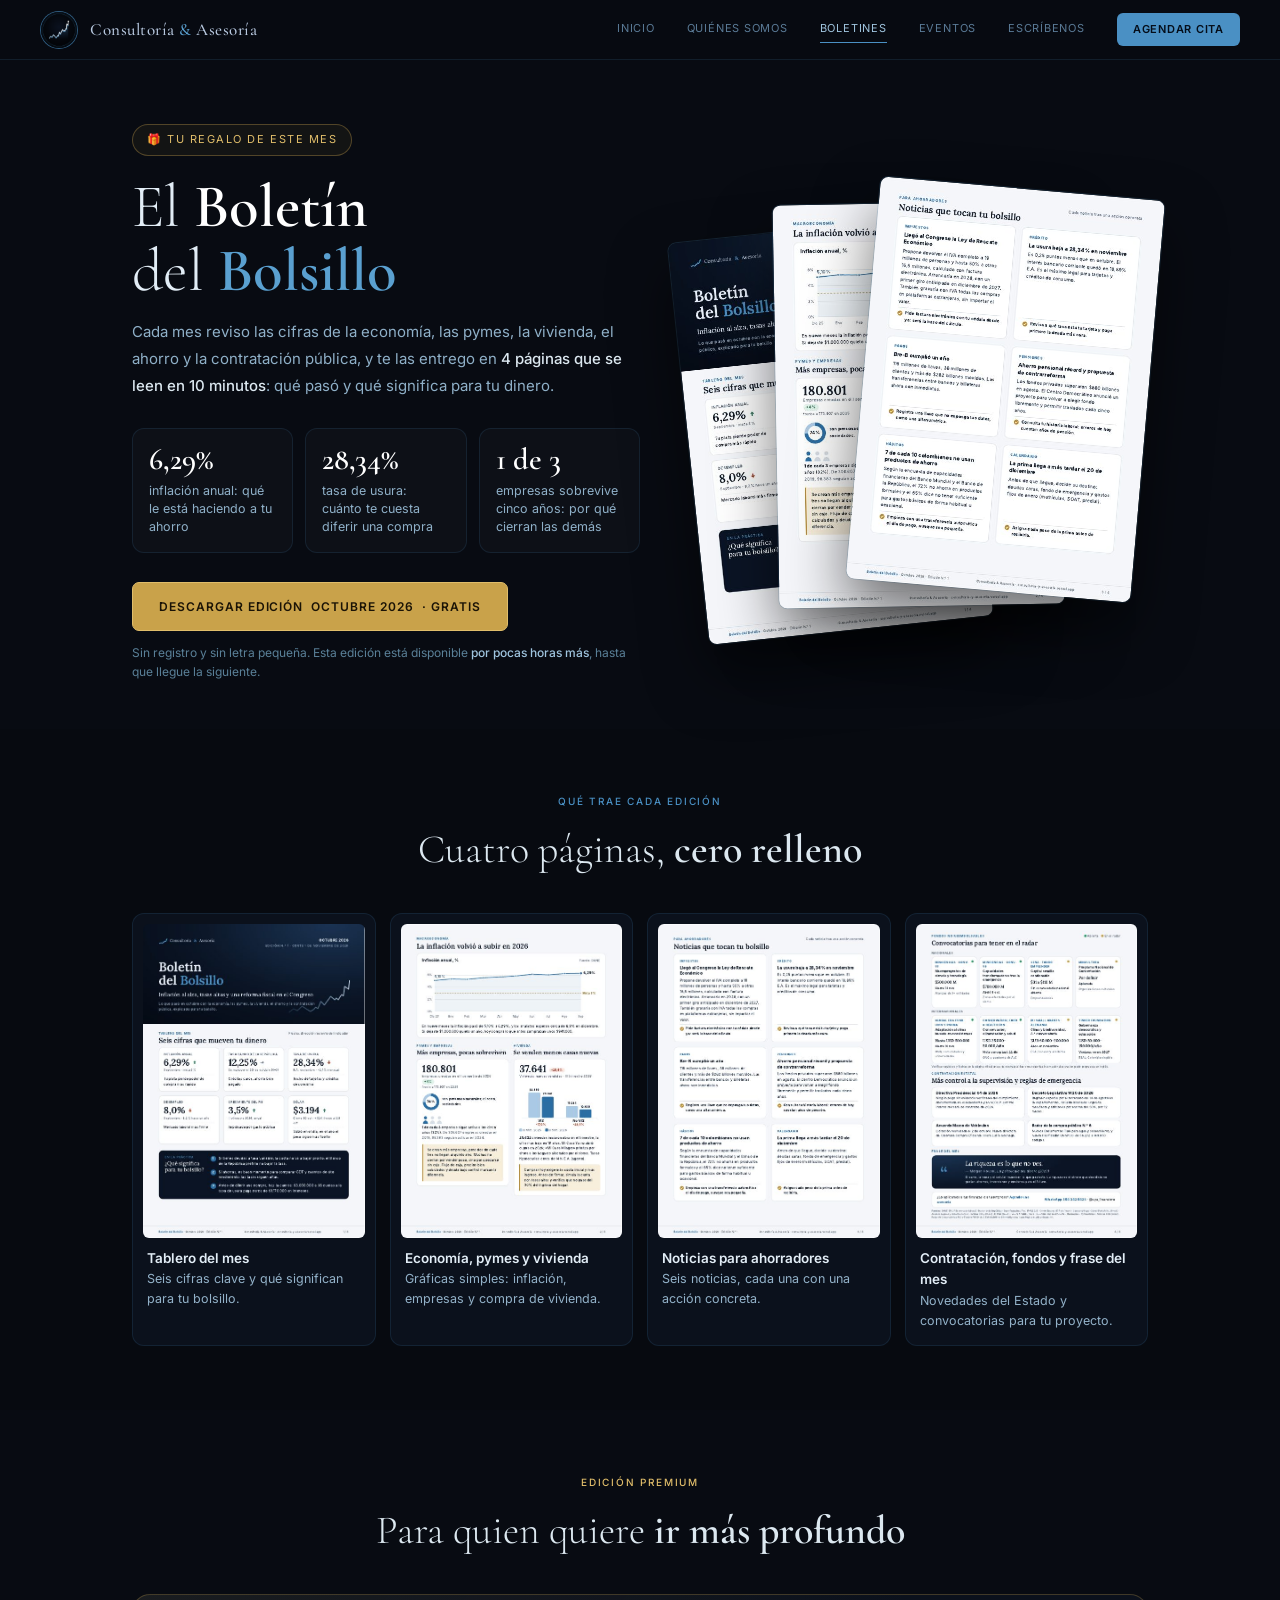
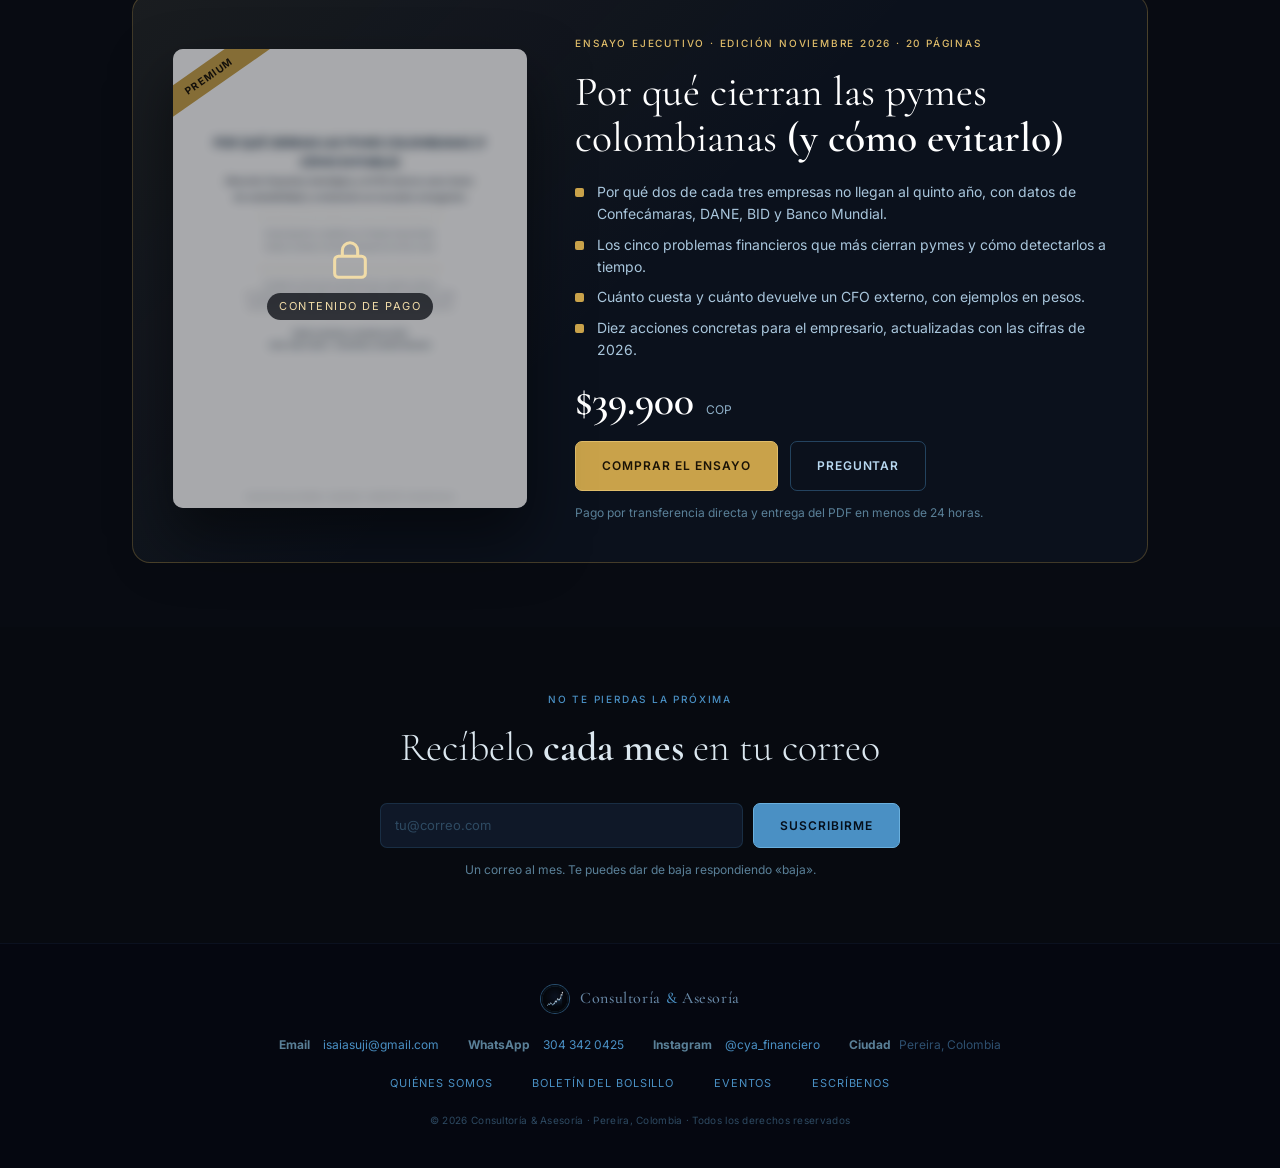
==== commit 55abcb8a: "Menú: Boletines Co-Authored-By: Claude Opus 5.5 <noreply@anthropic.com> Claude-Session: https://clau" ====
--- a/boletin.html
+++ b/boletin.html
@@ -22,7 +22,7 @@
     <div class="nav-links">
       <a href="index.html">Inicio</a>
       <a href="quienes-somos.html">Quiénes somos</a>
-      <a href="boletin.html" class="active">Boletín</a>
+      <a href="boletin.html" class="active">Boletines</a>
       <a href="eventos.html">Eventos</a>
       <a href="escribenos.html">Escríbenos</a>
       <a href="escribenos.html#agendar" class="nav-cta">Agendar cita</a>
@@ -32,7 +32,7 @@
   <nav class="mobile-menu" id="mobileMenu" aria-label="Menú móvil">
     <a href="index.html">Inicio</a>
     <a href="quienes-somos.html">Quiénes somos</a>
-    <a href="boletin.html" class="active">Boletín</a>
+    <a href="boletin.html" class="active">Boletines</a>
     <a href="eventos.html">Eventos</a>
     <a href="escribenos.html">Escríbenos</a>
     <a href="escribenos.html#agendar">Agendar cita →</a>
